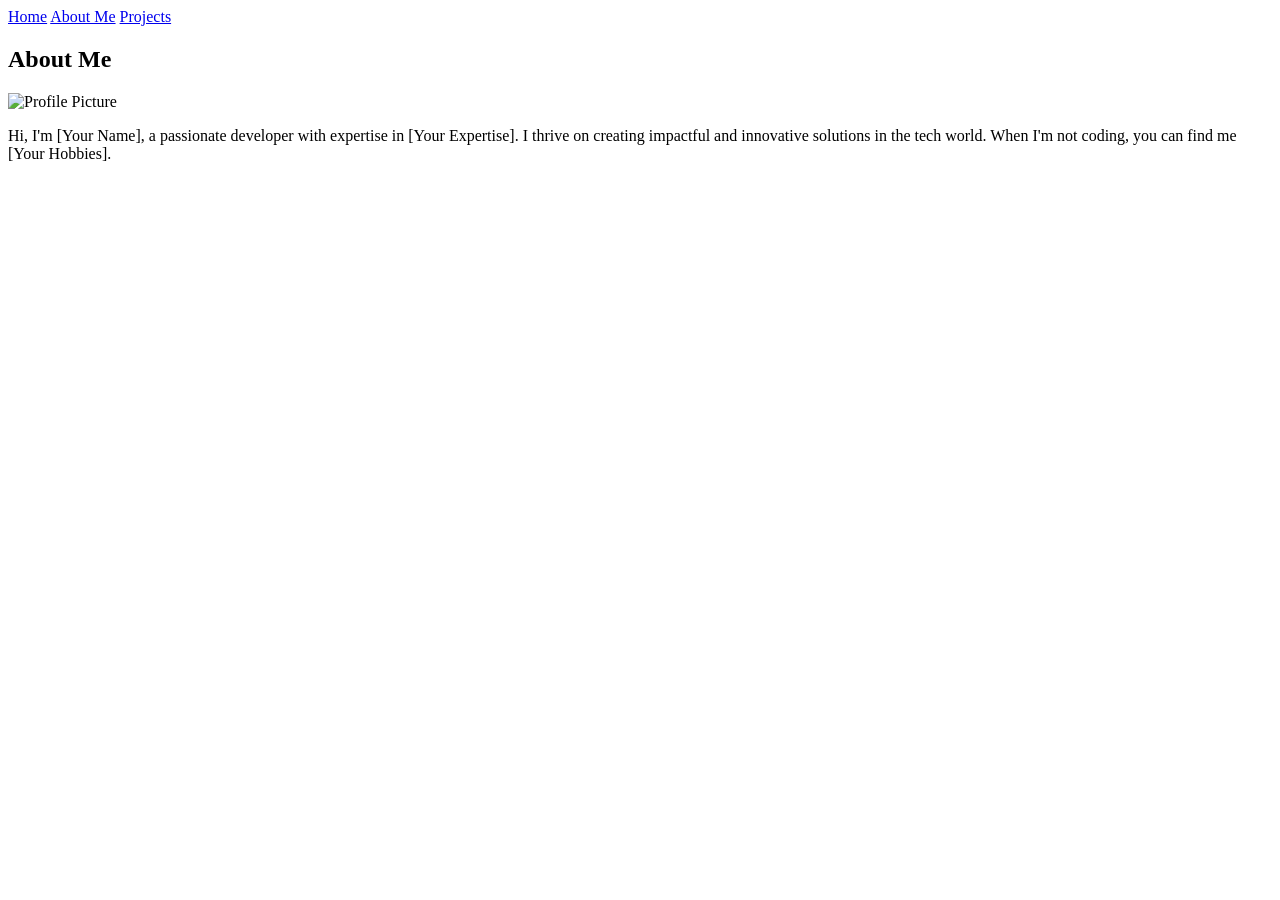
==== about.html @ 294d36db "Change" ====
<!DOCTYPE html>
<html lang="en">
<head>
    <meta charset="UTF-8">
    <meta name="viewport" content="width=device-width, initial-scale=1.0">
    <title>About Me</title>
    <link rel="stylesheet" href="style.css">
</head>
<body>
    <header>
        <nav>
            <a href="index.html">Home</a>
            <a href="about.html">About Me</a>
            <a href="projects.html">Projects</a>
        </nav>
    </header>
    <main>
        <section class="about">
            <h1>About Me</h1>
            <div class="about-container">
                <img src="assets/profile.jpg" alt="Profile Picture">
                <p>Hi, I'm [Your Name], a passionate developer with expertise in [Your Expertise]. I thrive on creating impactful and innovative solutions in the tech world. When I'm not coding, you can find me [Your Hobbies].</p>
            </div>
        </section>
    </main>
</body>
</html>
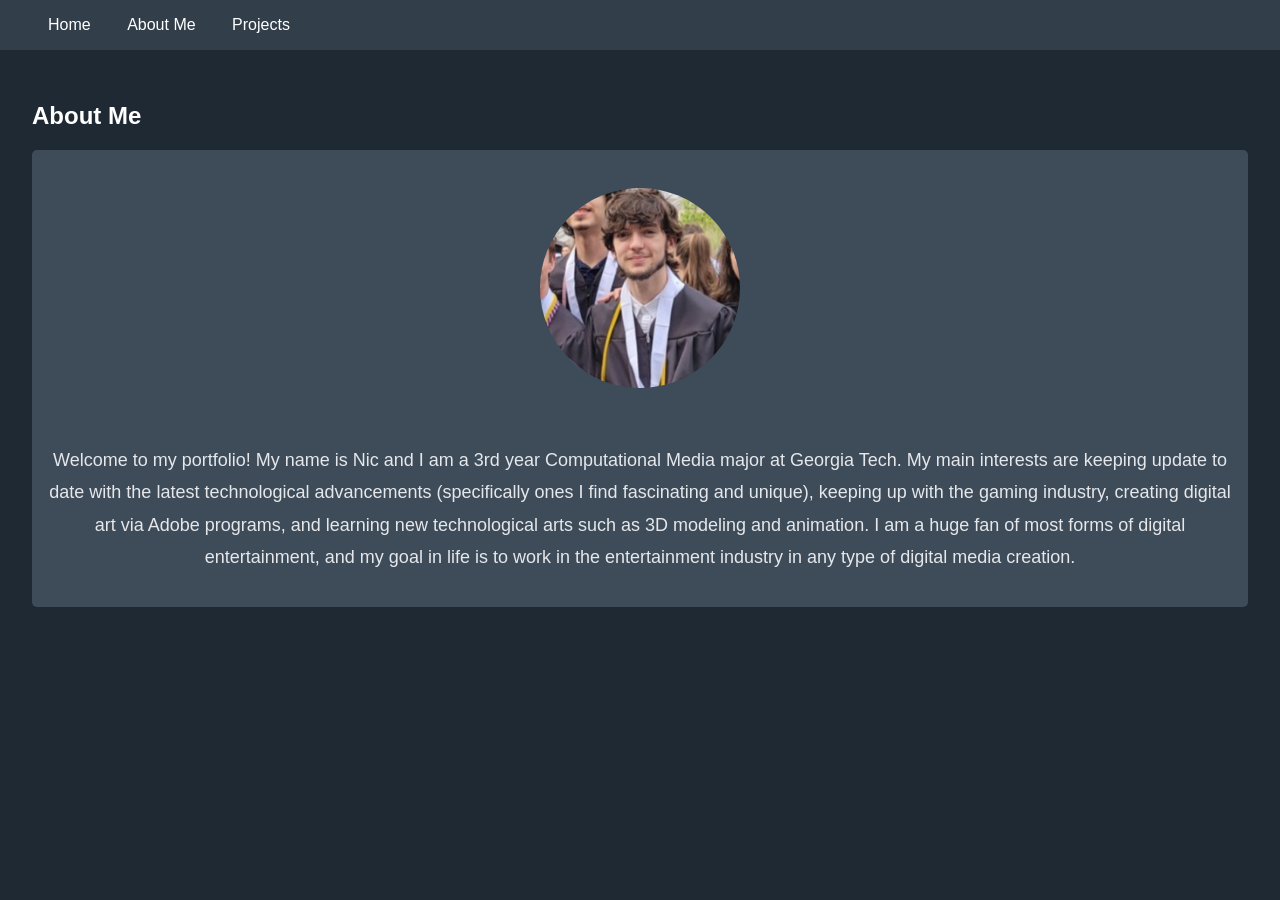
==== commit 7aff9f9a: "Changed Stuff" ====
--- a/about.html
+++ b/about.html
@@ -4,7 +4,8 @@
     <meta charset="UTF-8">
     <meta name="viewport" content="width=device-width, initial-scale=1.0">
     <title>About Me</title>
-    <link rel="stylesheet" href="style.css">
+    <link rel="stylesheet" href="styles.css">
+    <script src="script.js" defer></script>
 </head>
 <body>
     <header>
@@ -18,8 +19,18 @@
         <section class="about">
             <h1>About Me</h1>
             <div class="about-container">
-                <img src="assets/profile.jpg" alt="Profile Picture">
-                <p>Hi, I'm [Your Name], a passionate developer with expertise in [Your Expertise]. I thrive on creating impactful and innovative solutions in the tech world. When I'm not coding, you can find me [Your Hobbies].</p>
+                <img src="Images/profilpic.jpg" alt="Profile Picture" class="profile-picture">
+                <p>Welcome to my portfolio! My name is Nic and I am a 3rd year Computational Media major at Georgia Tech. 
+
+                    My main interests are keeping update to date with the latest technological advancements (specifically  
+        
+                    ones I find fascinating and unique), keeping up with the gaming industry, creating digital art via Adobe 
+        
+                    programs, and learning new technological arts such as 3D modeling and animation. I am a huge fan of most forms 
+        
+                    of digital entertainment, and my goal in life is to work in the entertainment industry in any type of digital 
+        
+                    media creation. </p>
             </div>
         </section>
     </main>
--- a/styles.css
+++ b/styles.css
@@ -0,0 +1,181 @@
+/* General Reset */
+body {
+    margin: 0;
+    font-family: 'Arial', sans-serif;
+    color: white;
+    background-color: #1f2933;
+}
+
+.about-container .profile-picture {
+    width: 200px; /* Set the desired width */
+    height: auto; /* Maintain aspect ratio */
+    border-radius: 50%; /* Optional: Circular shape */
+    border: 2px solid #3e4c59; /* Optional: Add a subtle border */
+    margin: 20px auto; /* Center the image */
+    display: block; /* Ensure proper centering */
+}
+
+header {
+    background-color: #323f4b;
+    padding: 1rem 2rem;
+}
+
+nav a {
+    color: white;
+    margin: 0 1rem;
+    text-decoration: none;
+}
+
+nav a:hover {
+    text-decoration: underline;
+}
+
+main {
+    padding: 2rem;
+}
+
+.hero {
+    text-align: center;
+    margin-bottom: 2rem;
+}
+
+.hero h1 {
+    font-size: 2.5rem;
+}
+
+.projects, .about-container, .projects-grid {
+    display: flex;
+    gap: 1rem;
+    flex-wrap: wrap;
+}
+
+.project, .about-container {
+    background-color: #3e4c59;
+    padding: 1rem;
+    border-radius: 5px;
+    text-align: center;
+    flex: 1 1 calc(33.333% - 1rem);
+}
+
+.project img, .about-container img {
+    width: auto; /* Do not force 100% width */
+    max-width: 100%; /* Ensure responsiveness */
+    border-radius: 5px;
+}
+
+.about-container p, .project p {
+    font-size: 18px; /* Adjust as needed */
+    line-height: 1.8; /* Optional: Space between lines */
+    color: #e5e7eb; /* Optional: Specific color for the about page */
+}
+
+.project video {
+    width: 100%;
+    border-radius: 5px;
+}
+
+.btn {
+    display: inline-block;
+    padding: 10px 20px;
+    font-size: 16px;
+    font-weight: bold;
+    text-align: center;
+    text-decoration: none;
+    color: white;
+    background-color: #3e4c59; /* Button color */
+    border: none;
+    border-radius: 5px;
+    cursor: pointer;
+    transition: background-color 0.3s ease;
+    margin: 0 auto; /* Center horizontally */
+}
+
+.btn:hover {
+    background-color: #52606d; /* Button hover color */
+}
+
+.resume-contact {
+    text-align: center; /* Center the entire section */
+    margin-top: 20px;
+}
+
+footer {
+    text-align: center;
+    margin-top: 2rem;
+    font-size: 0.9rem;
+}
+
+/* Fade-in animation */
+.fade-in {
+    opacity: 0;
+    transform: translateY(20px);
+    transition: opacity 0.8s ease-out, transform 0.8s ease-out;
+}
+
+.fade-in.visible {
+    opacity: 1;
+    transform: translateY(0);
+}
+
+html {
+    scroll-behavior: smooth;
+}
+
+/* Button hover effect */
+.btn:hover {
+    transform: scale(1.05);
+    box-shadow: 0 4px 15px rgba(0, 0, 0, 0.2);
+    transition: transform 0.3s ease, box-shadow 0.3s ease;
+}
+
+/* Project card hover effect */
+.project:hover {
+    transform: scale(1.02);
+    transition: transform 0.3s ease;
+    box-shadow: 0 6px 20px rgba(0, 0, 0, 0.3);
+}
+
+/* Loader */
+.loader {
+    position: fixed;
+    top: 0;
+    left: 0;
+    width: 100%;
+    height: 100%;
+    background-color: #1f2933;
+    display: flex;
+    justify-content: center;
+    align-items: center;
+    z-index: 9999;
+}
+
+.loader::after {
+    content: "";
+    width: 50px;
+    height: 50px;
+    border: 5px solid #3e4c59;
+    border-top-color: white;
+    border-radius: 50%;
+    animation: spin 1s linear infinite;
+}
+
+@keyframes spin {
+    to {
+        transform: rotate(360deg);
+    }
+}
+
+/* Hide loader after content is loaded */
+body.loaded #loader {
+    display: none;
+}
+
+.hidden {
+    max-height: 0;
+    overflow: hidden;
+    transition: max-height 0.5s ease;
+}
+
+.hidden.visible {
+    max-height: 500px; /* Adjust based on your content size */
+}
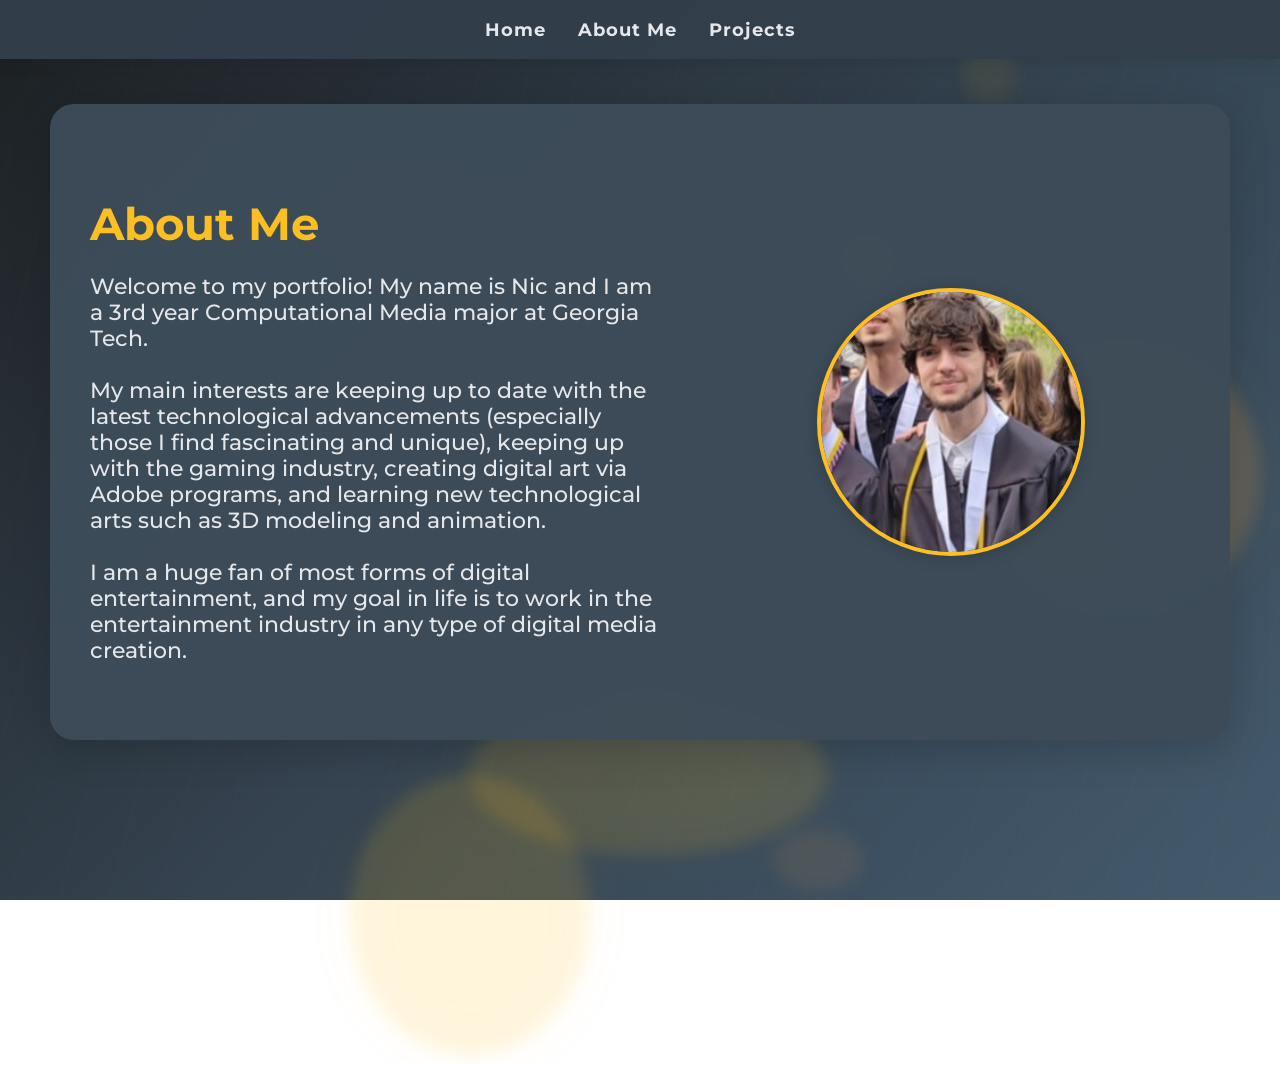
==== commit dab33c9f: "Add animated background and image fading effect to About section; enhance layout with new styles" ====
--- a/about.html
+++ b/about.html
@@ -8,6 +8,23 @@
     <script src="script.js" defer></script>
 </head>
 <body>
+    <div class="animated-bg"></div>
+    <div class="light-rays-bg"></div>
+    <div class="texture-overlay"></div>
+    <canvas id="dust-canvas"></canvas>
+    <canvas id="golden-trails-canvas"></canvas>
+    <div class="bg-shapes">
+        <svg class="bg-shape shapeA" width="180" height="180"><ellipse cx="90" cy="90" rx="80" ry="60" fill="#fbbf2440"/></svg>
+        <svg class="bg-shape shapeB" width="320" height="320"><circle cx="160" cy="160" r="140" fill="#f59e4240"/></svg>
+        <svg class="bg-shape shapeC" width="90" height="90"><ellipse cx="45" cy="45" rx="40" ry="44" fill="#fbbf241a"/></svg>
+        <svg class="bg-shape shapeD" width="400" height="200"><ellipse cx="200" cy="100" rx="180" ry="80" fill="#fbbf2430"/></svg>
+        <svg class="bg-shape shapeE" width="70" height="70"><circle cx="35" cy="35" r="33" fill="#fbbf2444"/></svg>
+        <svg class="bg-shape shapeF" width="220" height="220"><ellipse cx="110" cy="110" rx="100" ry="60" fill="#f59e4222"/></svg>
+        <svg class="bg-shape shapeG" width="140" height="140"><circle cx="70" cy="70" r="65" fill="#fbbf241a"/></svg>
+        <svg class="bg-shape shapeH" width="300" height="300"><ellipse cx="150" cy="150" rx="120" ry="140" fill="#fbbf2430"/></svg>
+        <svg class="bg-shape shapeI" width="60" height="60"><circle cx="30" cy="30" r="28" fill="#fbbf241a"/></svg>
+        <svg class="bg-shape shapeJ" width="100" height="100"><ellipse cx="50" cy="50" rx="45" ry="30" fill="#f59e4222"/></svg>
+    </div>
     <header>
         <nav>
             <a href="index.html">Home</a>
@@ -16,21 +33,19 @@
         </nav>
     </header>
     <main>
-        <section class="about">
-            <h1>About Me</h1>
-            <div class="about-container">
-                <img src="Images/profilpic.jpg" alt="Profile Picture" class="profile-picture">
-                <p>Welcome to my portfolio! My name is Nic and I am a 3rd year Computational Media major at Georgia Tech. 
-
-                    My main interests are keeping update to date with the latest technological advancements (specifically  
-        
-                    ones I find fascinating and unique), keeping up with the gaming industry, creating digital art via Adobe 
-        
-                    programs, and learning new technological arts such as 3D modeling and animation. I am a huge fan of most forms 
-        
-                    of digital entertainment, and my goal in life is to work in the entertainment industry in any type of digital 
-        
-                    media creation. </p>
+        <section class="about-main-card fade-in">
+            <div class="about-text">
+                <h1>About Me</h1>
+                <p>
+                    Welcome to my portfolio! My name is Nic and I am a 3rd year Computational Media major at Georgia Tech.<br><br>
+                    My main interests are keeping up to date with the latest technological advancements (especially those I find fascinating and unique), keeping up with the gaming industry, creating digital art via Adobe programs, and learning new technological arts such as 3D modeling and animation.<br><br>
+                    I am a huge fan of most forms of digital entertainment, and my goal in life is to work in the entertainment industry in any type of digital media creation.
+                </p>
+            </div>
+            <div class="about-image-fader">
+                <img src="Images/profilpic.jpg" alt="Profile 1" class="about-fade-img visible">
+                <img src="Images/profile2.jpg" alt="Profile 2" class="about-fade-img">
+                <img src="Images/profile3.jpg" alt="Profile 3" class="about-fade-img">
             </div>
         </section>
     </main>
--- a/styles.css
+++ b/styles.css
@@ -1,181 +1,741 @@
+/* Google Fonts Import */
+@import url('https://fonts.googleapis.com/css2?family=Montserrat:wght@400;700&display=swap');
+
 /* General Reset */
+html {
+    min-height: 100%;
+    height: 100%;
+    background: linear-gradient(135deg,#161b22 0%, #32414f 50%, #445a6d 100%);
+    background-attachment: fixed;
+    background-repeat: no-repeat;
+    background-size: cover;
+}
+
 body {
+    min-height: 100vh;
     margin: 0;
-    font-family: 'Arial', sans-serif;
-    color: white;
-    background-color: #1f2933;
-}
-
-.about-container .profile-picture {
-    width: 200px; /* Set the desired width */
-    height: auto; /* Maintain aspect ratio */
-    border-radius: 50%; /* Optional: Circular shape */
-    border: 2px solid #3e4c59; /* Optional: Add a subtle border */
-    margin: 20px auto; /* Center the image */
-    display: block; /* Ensure proper centering */
+    font-family: 'Montserrat', Arial, sans-serif;
+    color: #e5e7eb;
+    background: transparent;
 }
 
 header {
-    background-color: #323f4b;
-    padding: 1rem 2rem;
+    background: rgba(50, 63, 75, 0.98);
+    padding: 1.2rem 2rem;
+    box-shadow: 0 2px 16px rgba(0,0,0,0.10);
+    position: sticky;
+    top: 0;
+    z-index: 100;
+}
+
+nav {
+    display: flex;
+    justify-content: center;
+    gap: 2rem;
 }
 
 nav a {
-    color: white;
-    margin: 0 1rem;
+    color: #e5e7eb;
+    font-weight: 700;
+    font-size: 1.1rem;
+    letter-spacing: 1px;
     text-decoration: none;
+    position: relative;
+    transition: color 0.2s;
+}
+
+nav a::after {
+    content: '';
+    display: block;
+    width: 0;
+    height: 2px;
+    background: #fbbf24;
+    transition: width 0.3s;
+    position: absolute;
+    left: 0;
+    bottom: -4px;
 }
 
 nav a:hover {
-    text-decoration: underline;
-}
-
-main {
-    padding: 2rem;
-}
-
-.hero {
+    color: #fbbf24;
+}
+
+nav a:hover::after {
+    width: 100%;
+}
+
+/* Hero Header Styles */
+.hero-header {
+    display: flex;
+    flex-direction: column;
+    align-items: center;
+    justify-content: center;
+    min-height: 28vh; /* was 60vh */
+    margin: 0; /* negative bottom margin to pull up next section */
+    z-index: 20;
+    position: relative;
+    animation: heroSlideDown 1.2s cubic-bezier(.77,0,.18,1) 0.1s both;
+}
+
+@keyframes heroSlideDown {
+    0% { opacity: 0; transform: translateY(-60px) scale(0.95);}
+    80% { opacity: 1; transform: translateY(8px) scale(1.04);}
+    100% { opacity: 1; transform: translateY(0) scale(1);}
+}
+
+.main-title {
+    font-size: clamp(3.5rem, 10vw, 8.5rem);
+    font-weight: 900;
+    letter-spacing: 2.5px;
     text-align: center;
+    margin: 0;
+    line-height: 1.05;
+    position: relative;
+    color: #fbbf24;
+    filter: drop-shadow(0 0 12px #fbbf2477) drop-shadow(0 2px 8px #fbbf2444);
+    animation: popIn 1.2s cubic-bezier(.77,0,.18,1) 0.2s both, floatTitle 7s ease-in-out infinite alternate;
+}
+
+@keyframes popIn {
+    0% { opacity: 0; transform: scale(0.8) translateY(-40px);}
+    80% { opacity: 1; transform: scale(1.08) translateY(0);}
+    100% { opacity: 1; transform: scale(1) translateY(0);}
+}
+
+@keyframes floatTitle {
+    0% { transform: translateY(0) scale(1);}
+    100% { transform: translateY(10px) scale(1.03);}
+}
+
+.main-title-glow {
+    display: inline-block;
+    background: linear-gradient(90deg, #fffbe6 0%, #fff9d6 40%, #ffe066 80%, #fbbf24 100%);
+    background-clip: text;
+    -webkit-background-clip: text;
+    color: transparent;
+    -webkit-text-fill-color: transparent;
+    animation: goldGlowBeat 2.2s cubic-bezier(.77,0,.18,1) infinite;
+    filter:
+        drop-shadow(0 0 10px #fbbf2477)
+        drop-shadow(0 0 2px #fffbe6aa);
+}
+
+/* Section Title */
+.section-title {
+    text-align: center;
+    color: #fbbf24;
+    font-size: 3.2rem; /* was 2.8rem */
+    margin: 2.5rem 0 2rem 0;
+    letter-spacing: 1px;
+}
+
+/* Intro Card */
+.intro-card {
+    display: flex;
+    align-items: center;
+    justify-content: center;
+    gap: 2.5rem;
+    background: rgba(62, 76, 89, 0.97);
+    border-radius: 18px;
+    box-shadow: 0 6px 32px rgba(0,0,0,0.18);
+    padding: 2.5rem 2rem;
+    max-width: 900px;
+    margin: 2.5rem auto 2rem auto;
+    animation: fadeInDown 1s cubic-bezier(.77,0,.18,1) 0.2s both;
+}
+
+@keyframes fadeInDown {
+    from { opacity: 0; transform: translateY(-40px);}
+    to { opacity: 1; transform: translateY(0);}
+}
+
+.profile-picture-large {
+    width: 160px;
+    height: 160px;
+    border-radius: 50%;
+    border: 4px solid #fbbf24;
+    object-fit: cover;
+    box-shadow: 0 2px 16px rgba(0,0,0,0.18);
+}
+
+.intro-card h1 {
+    font-size: 2.8rem; /* was 2.3rem */
+    font-weight: 700;
+    color: #fbbf24;
+    margin-bottom: 0.3rem;
+    letter-spacing: 1.5px;
+}
+
+.intro-card h2 {
+    font-size: 1.5rem; /* was 1.2rem */
+    font-weight: 400;
+    color: #e5e7eb;
+    opacity: 0.85;
+    margin-bottom: 1rem;
+}
+
+.intro-card p {
+    font-size: 1.3rem; /* was 1.1rem */
+    color: #e5e7eb;
+    opacity: 0.8;
+    margin-bottom: 0;
+}
+
+/* Tagline under name */
+.tagline {
+    font-size: 1.6rem; /* was 1.35rem */
+    color: #fbbf24;
+    margin-top: 1rem;
+    margin-bottom: 0.5rem;
+    font-weight: 600;
+    letter-spacing: 1px;
+    text-align: left;
+}
+
+/* Projects Section */
+.featured-projects {
+    max-width: 1200px;
+    margin: 0 auto 3rem auto;
+    padding: 2rem 1rem;
+}
+
+.featured-projects h2 {
+    text-align: center;
+    font-size: 3.2rem; /* was 2.8rem */
+    color: #fbbf24;
     margin-bottom: 2rem;
-}
-
-.hero h1 {
-    font-size: 2.5rem;
-}
-
-.projects, .about-container, .projects-grid {
-    display: flex;
-    gap: 1rem;
+    letter-spacing: 1px;
+}
+
+.projects {
+    display: flex;
     flex-wrap: wrap;
-}
-
-.project, .about-container {
-    background-color: #3e4c59;
-    padding: 1rem;
-    border-radius: 5px;
+    gap: 2rem;
+    justify-content: center;
+}
+
+.project {
+    background: rgba(62, 76, 89, 0.98);
+    border-radius: 18px;
+    box-shadow: 0 6px 32px rgba(0,0,0,0.18);
+    padding: 1.5rem 1rem 1rem 1rem;
+    width: 340px;
+    display: flex;
+    flex-direction: column;
+    align-items: center;
+    transition: transform 0.25s, box-shadow 0.25s;
+    position: relative;
+    overflow: hidden;
+    cursor: pointer;
+}
+
+.project:hover {
+    transform: translateY(-10px) scale(1.03);
+    box-shadow: 0 12px 40px rgba(251,191,36,0.15), 0 2px 16px rgba(0,0,0,0.18);
+    background: rgba(62, 76, 89, 1);
+}
+
+.project iframe, .project video, .project img {
+    border-radius: 12px;
+    width: 100%;
+    min-height: 220px;
+    background: #222;
+    margin-bottom: 1rem;
+    box-shadow: 0 2px 12px rgba(0,0,0,0.12);
+    transition: box-shadow 0.3s;
+}
+
+.project-info {
+    width: 100%;
     text-align: center;
-    flex: 1 1 calc(33.333% - 1rem);
-}
-
-.project img, .about-container img {
-    width: auto; /* Do not force 100% width */
-    max-width: 100%; /* Ensure responsiveness */
-    border-radius: 5px;
-}
-
-.about-container p, .project p {
-    font-size: 18px; /* Adjust as needed */
-    line-height: 1.8; /* Optional: Space between lines */
-    color: #e5e7eb; /* Optional: Specific color for the about page */
-}
-
-.project video {
-    width: 100%;
-    border-radius: 5px;
+}
+
+.project-title {
+    font-size: 1.3rem; /* was 1.1rem */
+    color: #fbbf24;
+    font-weight: 600;
+    margin: 0.5rem 0 0 0;
+    letter-spacing: 0.5px;
+}
+
+/* Resume & Contact */
+.resume-contact {
+    display: flex;
+    flex-direction: column;
+    align-items: center;
+    text-align: center;
+    margin: 3rem 0 1rem 0;
+    gap: 1.5rem;
+}
+
+.resume-btn-row {
+    margin-top: 1.5rem;
+    margin-bottom: 1rem;
+}
+
+.contact-btn-row {
+    display: flex;
+    flex-wrap: wrap;
+    gap: 1.5rem;
+    justify-content: center;
 }
 
 .btn {
     display: inline-block;
-    padding: 10px 20px;
-    font-size: 16px;
-    font-weight: bold;
-    text-align: center;
-    text-decoration: none;
-    color: white;
-    background-color: #3e4c59; /* Button color */
+    padding: 12px 32px;
+    font-size: 1.3rem; /* was 1.1rem */
+    font-weight: 700;
+    color: #fff;
+    background: linear-gradient(90deg, #fbbf24 60%, #f59e42 100%);
     border: none;
-    border-radius: 5px;
+    border-radius: 8px;
     cursor: pointer;
-    transition: background-color 0.3s ease;
-    margin: 0 auto; /* Center horizontally */
+    margin-bottom: 0;
+    box-shadow: 0 2px 12px rgba(251,191,36,0.12);
+    transition: background 0.3s, transform 0.2s;
 }
 
 .btn:hover {
-    background-color: #52606d; /* Button hover color */
-}
-
-.resume-contact {
-    text-align: center; /* Center the entire section */
-    margin-top: 20px;
+    background: linear-gradient(90deg, #f59e42 60%, #fbbf24 100%);
+    transform: scale(1.06);
 }
 
 footer {
     text-align: center;
     margin-top: 2rem;
-    font-size: 0.9rem;
-}
-
-/* Fade-in animation */
-.fade-in {
+    font-size: 1.2rem; /* was 1rem */
+    color: #e5e7eb;
+    opacity: 0.7;
+}
+
+/* I Am Section */
+.iam-section {
+    display: flex;
+    justify-content: center;
+    align-items: center;
+    margin: 3.5rem 0 2.5rem 0;
+}
+
+.iam-container {
+    background: rgba(62, 76, 89, 0.97);
+    border-radius: 18px;
+    box-shadow: 0 4px 24px rgba(0,0,0,0.13);
+    padding: 2rem 3.5rem;
+    display: flex;
+    align-items: center;
+    gap: 2rem;
+    font-size: 3rem; /* was 2.5rem */
+    font-weight: 800;
+    color: #fbbf24;
+    z-index: 0;
+}
+
+.iam-label {
+    color: #e5e7eb;
+    font-size: 3rem; /* was 2.5rem */
+    font-weight: 800;
+    margin-right: 1rem;
+}
+
+.iam-role {
+    min-width: 220px;
+    text-align: center;
+    transition: opacity 0.3s;
+    font-size: 3rem; /* was 2.5rem */
+}
+
+.iam-arrow {
+    background: none;
+    border: none;
+    color: #fbbf24;
+    font-size: 2.8rem;
+    cursor: pointer;
+    transition: color 0.2s, transform 0.2s;
+    padding: 0 0.7rem;
+}
+
+.iam-arrow:hover {
+    color: #f59e42;
+    transform: scale(1.2);
+}
+
+/* Hobbies Section */
+.hobbies-row {
+    display: flex;
+    justify-content: center;
+    gap: 2.5rem;
+    margin: 2.5rem 0 3.5rem 0;
+    transition: transform 0.5s cubic-bezier(.77,0,.18,1);
+}
+
+.hobby-card {
+    position: relative;
+    width: 420px;      /* Increased width */
+    height: 280px;     /* Increased height */
+    border-radius: 24px;
+    overflow: hidden;
+    box-shadow: 0 8px 40px rgba(0,0,0,0.20);
+    cursor: pointer;
+    transition: transform 0.25s, box-shadow 0.25s;
+    background: #3e4c59;
+    display: flex;
+    align-items: flex-end;
+    justify-content: center;
+}
+
+.hobby-card:hover {
+    transform: scale(1.05) translateY(-8px);
+    box-shadow: 0 12px 40px rgba(251,191,36,0.18), 0 2px 16px rgba(0,0,0,0.18);
+    z-index: 2;
+}
+
+.hobby-bg {
+    position: absolute;
+    top: 0; left: 0; right: 0; bottom: 0;
+    background-size: cover;
+    background-position: center;
+    filter: brightness(0.7);
+    transition: opacity 0.7s linear; /* Only opacity! */
+    z-index: 1;
+    will-change: background-image, opacity, transform;
+}
+
+.hobby-bg-current {
+    opacity: 1;
+    transform: scale(1);
+}
+
+.hobby-bg-next {
     opacity: 0;
-    transform: translateY(20px);
-    transition: opacity 0.8s ease-out, transform 0.8s ease-out;
-}
-
-.fade-in.visible {
+    transform: scale(1.08);
+    pointer-events: none;
+}
+
+
+.hobby-label {
+    position: relative;
+    z-index: 2;
+    color: #fbbf24;
+    font-size: 2.5rem; /* was 2.1rem */
+    font-weight: 800;
+    letter-spacing: 2px;
+    text-shadow: 0 2px 12px rgba(0,0,0,0.18);
+    margin-bottom: 1.2rem;
+    background: rgba(30, 36, 44, 0.7);
+    padding: 0.4em 1.2em;
+    border-radius: 12px;
+    border: 2px solid #fbbf24;
+    transition: background 0.3s, border 0.3s;
+}
+
+.hobby-card:hover .hobby-label {
+    background: rgba(251,191,36,0.13);
+    border: 2px solid #fff;
+    color: #fff;
+}
+
+/* Media List Layout */
+.media-list {
+    display: grid;
+    grid-template-columns: repeat(2, 1fr);
+    gap: 3rem;
+    max-width: 1800px;
+    margin: 0 auto 3rem auto;
+    width: 95vw;
+}
+
+@media (max-width: 1200px) {
+    .media-list {
+        grid-template-columns: 1fr;
+        max-width: 98vw;
+        gap: 2rem;
+    }
+}
+
+@media (max-width: 900px) {
+    .media-list {
+        grid-template-columns: 1fr;
+    }
+}
+
+.media-item {
+    display: flex;
+    flex-direction: column;
+    align-items: center;
+    background: rgba(62, 76, 89, 0.97);
+    border-radius: 28px;
+    box-shadow: 0 8px 40px rgba(0,0,0,0.16);
+    padding: 3rem 2.5rem;
+    width: 100%;
+    min-width: 0;
+    box-sizing: border-box;
+}
+
+.media-visual {
+    display: flex;
+    flex-direction: column;
+    align-items: center;
+    justify-content: center;
+    width: 100%;
+    margin-bottom: 1.5rem;
+}
+
+.media-visual model-viewer {
+    width: 100%;
+    max-width: 700px;
+    height: 480px;
+    border-radius: 18px;
+    background: #222;
+    box-shadow: 0 2px 24px rgba(0,0,0,0.18);
+}
+
+@media (max-width: 900px) {
+    .media-list {
+        grid-template-columns: 1fr;
+    }
+    .media-visual model-viewer {
+        max-width: 98vw;
+        height: 320px;
+    }
+}
+
+/* I Know Section */
+.iknow-section {
+    display: flex;
+    justify-content: center;
+    align-items: center;
+    margin: 2.5rem 0;
+}
+
+.iknow-container {
+    background: rgba(62, 76, 89, 0.97);
+    border-radius: 18px;
+    box-shadow: 0 4px 24px rgba(0,0,0,0.13);
+    padding: 1.5rem 2.5rem;
+    display: flex;
+    align-items: center;
+    gap: 1.5rem;
+    font-size: 1.8rem; /* was 1.5rem */
+    font-weight: 700;
+    color: #fbbf24;
+    z-index: 0;
+}
+
+.iknow-label {
+    color: #e5e7eb;
+    font-size: 1.8rem; /* was 1.5rem */
+    font-weight: 700;
+    margin-right: 1rem;
+}
+
+.iknow-arrow {
+    background: none;
+    border: none;
+    color: #fbbf24;
+    font-size: 2rem;
+    cursor: pointer;
+    transition: color 0.2s, transform 0.2s;
+    padding: 0 0.7rem;
+}
+
+.iknow-arrow:hover {
+    color: #f59e42;
+    transform: scale(1.2);
+}
+
+.iknow-logo {
+    display: flex;
+    align-items: center;
+    justify-content: center;
+    position: relative;
+    width: 60px;
+    height: 60px;
+}
+
+.iknow-img {
+    width: 60px;
+    height: 60px;
+    object-fit: contain;
+    display: block;
+    position: absolute;
+    left: 0;
+    top: 0;
+    filter: drop-shadow(0 0 8px #fbbf2477) brightness(1.08) saturate(1.2) contrast(1.1);
+    transition: opacity 0.3s cubic-bezier(.77,0,.18,1), filter 0.4s cubic-bezier(.77,0,.18,1);
+    vertical-align: middle;
+}
+
+/* Make all background layers cover the viewport and not take up space */
+.animated-bg,
+.light-rays-bg,
+.texture-overlay,
+#dust-canvas,
+#golden-trails-canvas,
+.bg-shapes {
+    position: fixed;
+    top: 0; left: 0;
+    width: 100vw;
+    height: 100vh;
+    pointer-events: none;
+}
+
+/* Glowy, layered background shapes */
+.bg-shapes {
+    position: absolute;
+    top: 0; left: 0;
+    width: 100vw;
+    height: 100vh;
+    pointer-events: none;
+    overflow: visible;
+}
+
+.bg-shape {
+    position: absolute;
+    filter: blur(8px) drop-shadow(0 0 32px #fbbf2444);
+    opacity: 0.7;
+}
+
+/* Example positions for depth and layering */
+.bg-shape.shape1 { top: 5%; left: 10%; }
+.bg-shape.shape2 { top: 20%; left: 60%; }
+.bg-shape.shape3 { top: 60%; left: 20%; }
+.bg-shape.shape4 { top: 70%; left: 70%; }
+.bg-shape.shape5 { top: 40%; left: 40%; }
+.bg-shape.shape6 { top: 10%; left: 80%; }
+.bg-shape.shape7 { top: 80%; left: 10%; }
+.bg-shape.shape8 { top: 50%; left: 80%; }
+.bg-shape.shape9 { top: 80%; left: 50%; }
+.bg-shape.shape10 { top: 30%; left: 70%; }
+
+.bg-shape.shapeA { top: 15%; left: 25%; }
+.bg-shape.shapeB { top: 35%; left: 75%; }
+.bg-shape.shapeC { top: 55%; left: 15%; }
+.bg-shape.shapeD { top: 75%; left: 35%; }
+.bg-shape.shapeE { top: 25%; left: 65%; }
+.bg-shape.shapeF { top: 45%; left: 55%; }
+.bg-shape.shapeG { top: 65%; left: 45%; }
+.bg-shape.shapeH { top: 85%; left: 25%; }
+.bg-shape.shapeI { top: 5%; left: 75%; }
+.bg-shape.shapeJ { top: 90%; left: 60%; }
+
+.bg-shape.shape1 { animation: floatShape 8s ease-in-out infinite; }
+.bg-shape.shape2 { animation: floatShape 10s ease-in-out infinite 1s; }
+.bg-shape.shape3 { animation: floatShape 12s ease-in-out infinite 0.5s; }
+.bg-shape.shape4 { animation: floatShape 9s ease-in-out infinite 0.8s; }
+.bg-shape.shape5 { animation: floatShape 11s ease-in-out infinite 1.2s; }
+.bg-shape.shape6 { animation: floatShape 13s ease-in-out infinite 0.3s; }
+.bg-shape.shape7 { animation: floatShape 14s ease-in-out infinite 1.5s; }
+.bg-shape.shape8 { animation: floatShape 10s ease-in-out infinite 0.7s; }
+.bg-shape.shape9 { animation: floatShape 12s ease-in-out infinite 1.1s; }
+.bg-shape.shape10 { animation: floatShape 9s ease-in-out infinite 0.6s; }
+
+/* Optionally, add slow rotation to a few for extra depth: */
+.bg-shape.shape3 { animation: floatShape 12s ease-in-out infinite 0.5s, rotateShape 40s linear infinite; }
+.bg-shape.shape7 { animation: floatShape 14s ease-in-out infinite 1.5s, rotateShape 60s linear infinite; }
+
+.texture-overlay {
+    position: fixed;
+    top: 0; left: 0;
+    width: 100vw;
+    height: 100vh;
+    pointer-events: none;
+    z-index: 1;
+    background:
+        url('https://www.transparenttextures.com/patterns/billie-holiday.png'),
+        linear-gradient(120deg, rgba(251,191,36,0.08) 0%, rgba(50,63,75,0.15) 100%);
+    opacity: 0.3;
+    mix-blend-mode: lighten;
+}
+
+.light-rays-bg {
+    position: fixed;
+    top: 0; left: 0;
+    width: 100vw;
+    height: 100vh;
+    pointer-events: none;
+    z-index: 0;
+    background: repeating-linear-gradient(
+        105deg,
+        rgba(251,191,36,0.07) 0px,
+        rgba(251,191,36,0.07) 1px,    /* <-- thinner line */
+        transparent 8px,
+        transparent 48px              /* <-- more space between lines */
+    );
+    opacity: 0.1;                    /* slightly more subtle */
+    mix-blend-mode: lighten;
+    animation: lightRaysMove 8s linear infinite;
+}
+
+@keyframes lightRaysMove {
+    0% { background-position: 0 0; }
+    100% { background-position: -96px 0; }
+}
+
+@keyframes floatShape {
+    0%   { transform: translateY(0) scale(1) rotate(0deg);}
+    50%  { transform: translateY(-18px) scale(1.07) rotate(2deg);}
+    100% { transform: translateY(0) scale(1) rotate(0deg);}
+}
+
+@keyframes rotateShape {
+    0%   { transform: rotate(0deg);}
+    100% { transform: rotate(360deg);}
+}
+
+/* About Section Styles */
+.about-main-card {
+    display: flex;
+    align-items: center;
+    justify-content: center;
+    max-width: 1100px;
+    margin: 5vh auto;
+    background: rgba(62, 76, 89, 0.98);
+    border-radius: 24px;
+    box-shadow: 0 8px 40px rgba(0,0,0,0.18);
+    padding: 3rem 2.5rem;
+    min-height: 60vh;
+    gap: 3rem;
+    z-index: 2;
+    position: relative;
+}
+
+.about-text {
+    flex: 1.2;
+    color: #e5e7eb;
+    font-size: 1.35rem;
+    font-weight: 500;
+}
+
+.about-text h1 {
+    color: #fbbf24;
+    font-size: 2.8rem;
+    margin-bottom: 1.2rem;
+}
+
+.about-image-fader {
+    flex: 1;
+    display: flex;
+    align-items: center;
+    justify-content: center;
+    position: relative;
+    min-width: 260px;
+    min-height: 260px;
+    height: 320px;
+}
+
+.about-fade-img {
+    position: absolute;
+    width: 260px;
+    height: 260px;
+    object-fit: cover;
+    border-radius: 50%;
+    border: 4px solid #fbbf24;
+    box-shadow: 0 2px 16px rgba(0,0,0,0.18);
+    opacity: 0;
+    transition: opacity 1s;
+    z-index: 1;
+}
+.about-fade-img.visible {
     opacity: 1;
-    transform: translateY(0);
-}
-
-html {
-    scroll-behavior: smooth;
-}
-
-/* Button hover effect */
-.btn:hover {
-    transform: scale(1.05);
-    box-shadow: 0 4px 15px rgba(0, 0, 0, 0.2);
-    transition: transform 0.3s ease, box-shadow 0.3s ease;
-}
-
-/* Project card hover effect */
-.project:hover {
-    transform: scale(1.02);
-    transition: transform 0.3s ease;
-    box-shadow: 0 6px 20px rgba(0, 0, 0, 0.3);
-}
-
-/* Loader */
-.loader {
-    position: fixed;
-    top: 0;
-    left: 0;
-    width: 100%;
-    height: 100%;
-    background-color: #1f2933;
-    display: flex;
-    justify-content: center;
-    align-items: center;
-    z-index: 9999;
-}
-
-.loader::after {
-    content: "";
-    width: 50px;
-    height: 50px;
-    border: 5px solid #3e4c59;
-    border-top-color: white;
-    border-radius: 50%;
-    animation: spin 1s linear infinite;
-}
-
-@keyframes spin {
-    to {
-        transform: rotate(360deg);
-    }
-}
-
-/* Hide loader after content is loaded */
-body.loaded #loader {
-    display: none;
-}
-
-.hidden {
-    max-height: 0;
-    overflow: hidden;
-    transition: max-height 0.5s ease;
-}
-
-.hidden.visible {
-    max-height: 500px; /* Adjust based on your content size */
-}+    z-index: 2;
+}
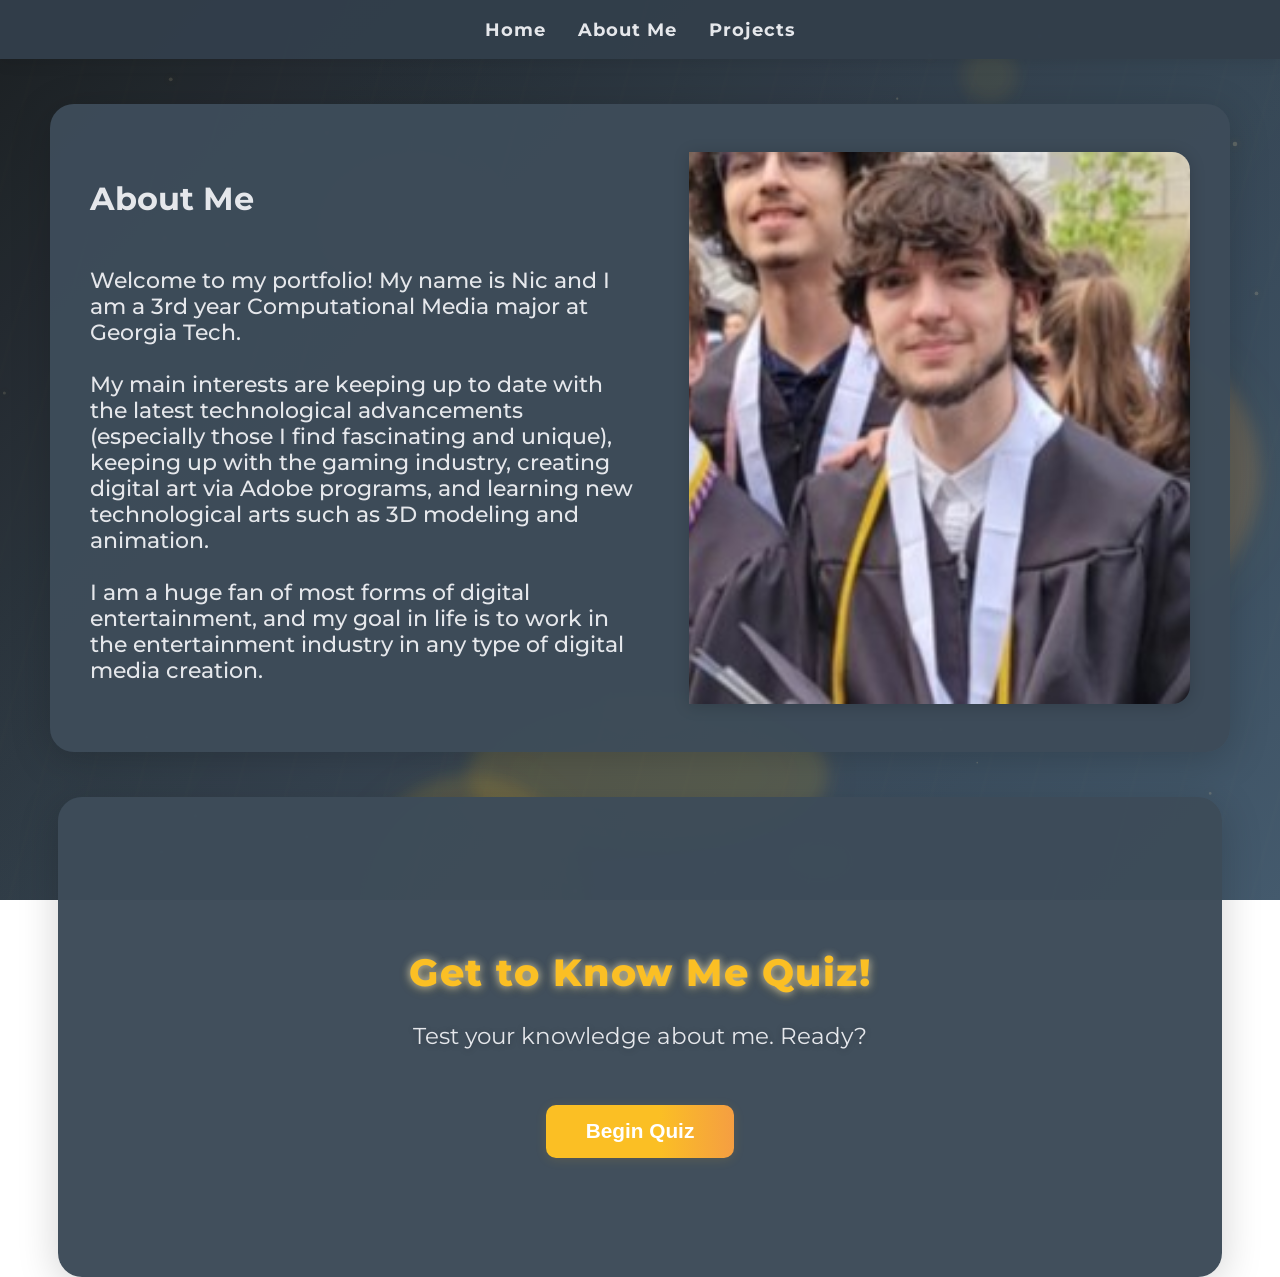
==== commit e32dcaa7: "Add new profile images and implement a quiz section with styling; enhance About section layout" ====
--- a/about.html
+++ b/about.html
@@ -25,6 +25,8 @@
         <svg class="bg-shape shapeI" width="60" height="60"><circle cx="30" cy="30" r="28" fill="#fbbf241a"/></svg>
         <svg class="bg-shape shapeJ" width="100" height="100"><ellipse cx="50" cy="50" rx="45" ry="30" fill="#f59e4222"/></svg>
     </div>
+    <div id="models-bg-current"></div>
+    <div id="models-bg-next"></div>
     <header>
         <nav>
             <a href="index.html">Home</a>
@@ -46,6 +48,27 @@
                 <img src="Images/profilpic.jpg" alt="Profile 1" class="about-fade-img visible">
                 <img src="Images/profile2.jpg" alt="Profile 2" class="about-fade-img">
                 <img src="Images/profile3.jpg" alt="Profile 3" class="about-fade-img">
+                <img src="Images/profile4.jpg" alt="Profile 4" class="about-fade-img">
+            </div>
+        </section>
+        <section class="about-quiz-card fade-in">
+            <div class="quiz-content" id="quiz-content">
+                <div class="quiz-intro">
+                    <h2>Get to Know Me Quiz!</h2>
+                    <p>Test your knowledge about me. Ready?</p>
+                    <button id="quiz-begin-btn">Begin Quiz</button>
+                </div>
+                <!-- Quiz questions and results will be injected here by JS -->
+            </div>
+            <div class="quiz-timer" id="quiz-timer" style="display:none;">
+                <div class="timer-svg-wrap" style="position: relative; width: 60px; height: 60px;">
+                    <svg width="60" height="60">
+                        <circle cx="30" cy="30" r="26" stroke="#fbbf24" stroke-width="6" fill="none" />
+                        <circle id="timer-circle" cx="30" cy="30" r="26" stroke="#e5e7eb" stroke-width="6" fill="none"
+                            stroke-dasharray="163.36" stroke-dashoffset="0" />
+                    </svg>
+                    <span id="timer-seconds"></span>
+                </div>
             </div>
         </section>
     </main>
--- a/styles.css
+++ b/styles.css
@@ -685,7 +685,7 @@
 /* About Section Styles */
 .about-main-card {
     display: flex;
-    align-items: center;
+    align-items: stretch;
     justify-content: center;
     max-width: 1100px;
     margin: 5vh auto;
@@ -693,43 +693,41 @@
     border-radius: 24px;
     box-shadow: 0 8px 40px rgba(0,0,0,0.18);
     padding: 3rem 2.5rem;
-    min-height: 60vh;
+    min-height: 400px;      /* Ensures card is always tall enough */
     gap: 3rem;
     z-index: 2;
     position: relative;
 }
 
 .about-text {
-    flex: 1.2;
+    flex: 1.1;
     color: #e5e7eb;
     font-size: 1.35rem;
     font-weight: 500;
-}
-
-.about-text h1 {
-    color: #fbbf24;
-    font-size: 2.8rem;
-    margin-bottom: 1.2rem;
+    display: flex;
+    flex-direction: column;
+    justify-content: center;
 }
 
 .about-image-fader {
     flex: 1;
     display: flex;
-    align-items: center;
-    justify-content: center;
-    position: relative;
-    min-width: 260px;
-    min-height: 260px;
-    height: 320px;
+    align-items: stretch;
+    justify-content: center;
+    position: relative;
+    min-width: 320px;
+    min-height: 320px;      /* Ensures image is always visible */
+    /* Remove height: 100%; */
 }
 
 .about-fade-img {
     position: absolute;
-    width: 260px;
-    height: 260px;
+    top: 0; left: 0;
+    width: 100%;
+    height: 100%;
     object-fit: cover;
-    border-radius: 50%;
-    border: 4px solid #fbbf24;
+    border-radius: 0 18px 18px 0;
+    border: none;
     box-shadow: 0 2px 16px rgba(0,0,0,0.18);
     opacity: 0;
     transition: opacity 1s;
@@ -739,3 +737,184 @@
     opacity: 1;
     z-index: 2;
 }
+
+/* Quiz Section Styles */
+.about-quiz-card {
+    display: flex;
+    flex-direction: column;
+    align-items: center;
+    justify-content: center;
+    max-width: 1100px;
+    margin: 3vh auto 5vh auto;
+    background: rgba(62, 76, 89, 0.98);
+    border-radius: 24px;
+    box-shadow: 0 8px 40px rgba(0,0,0,0.18);
+    padding: 2.5rem 2rem;
+    min-height: 400px;
+    position: relative;
+    z-index: 2;
+}
+
+.quiz-content {
+    width: 100%;
+    text-align: center;
+}
+
+.quiz-content h2,
+.quiz-content h3 {
+    font-size: 2.4rem;
+    color: #fbbf24;
+    font-weight: 800;
+    margin-bottom: 1.2rem;
+    letter-spacing: 1.5px;
+    text-shadow: 0 2px 12px #fbbf2444, 0 0 8px #fffbe6aa;
+}
+
+.quiz-content p {
+    font-size: 1.45rem;
+    color: #e5e7eb;
+    margin-bottom: 2rem;
+    line-height: 1.5;
+    text-shadow: 0 1px 6px #161b2240;
+}
+
+.quiz-question {
+    animation: fadeInUp 0.7s cubic-bezier(.77,0,.18,1);
+}
+
+.quiz-answer, .quiz-results, .quiz-intro {
+    animation: fadeInUp 0.7s cubic-bezier(.77,0,.18,1);
+}
+
+@keyframes fadeInUp {
+    from { opacity: 0; transform: translateY(40px);}
+    to   { opacity: 1; transform: translateY(0);}
+}
+
+.quiz-choices {
+    display: grid;
+    grid-template-columns: 1fr 1fr;
+    gap: 1.2rem 2.2rem;
+    margin-bottom: 2.2rem;
+    align-items: center;
+    justify-items: center;
+}
+
+.quiz-choice {
+    font-size: 1.25rem;
+    font-weight: 700;
+    color: #fbbf24;
+    background: rgba(50,63,75,0.95);
+    border: 2px solid #fbbf24;
+    border-radius: 12px;
+    padding: 1rem 2.5rem;
+    cursor: pointer;
+    transition: background 0.2s, color 0.2s, border 0.2s, transform 0.18s;
+    box-shadow: 0 2px 12px rgba(251,191,36,0.10);
+    outline: none;
+}
+
+.quiz-choice.selected,
+.quiz-choice:focus {
+    background: linear-gradient(90deg, #fbbf24 60%, #f59e42 100%);
+    color: #222;
+    border: 2px solid #fff;
+    transform: scale(1.04);
+}
+
+.quiz-choice:hover:not(.selected) {
+    background: rgba(251,191,36,0.13);
+    color: #fff;
+    border: 2px solid #fbbf24;
+}
+
+#quiz-confirm-btn,
+#quiz-next-btn,
+#quiz-retry-btn,
+#quiz-begin-btn {
+    font-size: 1.3rem;
+    font-weight: 700;
+    color: #fff;
+    background: linear-gradient(90deg, #fbbf24 60%, #f59e42 100%);
+    border: none;
+    border-radius: 10px;
+    padding: 0.9rem 2.5rem;
+    margin-top: 1.2rem;
+    cursor: pointer;
+    box-shadow: 0 2px 12px rgba(251,191,36,0.12);
+    transition: background 0.3s, transform 0.18s;
+}
+
+#quiz-confirm-btn:disabled {
+    background: #b8b8b8;
+    color: #fff;
+    cursor: not-allowed;
+    opacity: 0.7;
+}
+
+#quiz-confirm-btn:not(:disabled):hover,
+#quiz-next-btn:hover,
+#quiz-retry-btn:hover,
+#quiz-begin-btn:hover {
+    background: linear-gradient(90deg, #f59e42 60%, #fbbf24 100%);
+    transform: scale(1.06);
+}
+
+.quiz-answer h3 {
+    font-size: 2.2rem;
+    margin-bottom: 0.7rem;
+    color: #fff;
+    text-shadow: 0 2px 12px #fbbf2444;
+}
+
+.quiz-results h2 {
+    font-size: 2.5rem;
+    color: #fbbf24;
+    margin-bottom: 1.2rem;
+    text-shadow: 0 2px 12px #fbbf2444;
+}
+
+.quiz-results p {
+    font-size: 1.5rem;
+    color: #e5e7eb;
+    margin-bottom: 2rem;
+}
+
+/* Timer in top right of quiz panel */
+.quiz-timer {
+    position: absolute;
+    top: 2rem;
+    right: 2rem;
+    display: flex;
+    flex-direction: column;
+    align-items: center;
+    z-index: 3;
+}
+
+.timer-svg-wrap {
+    position: relative;
+    width: 60px;
+    height: 60px;
+}
+
+#timer-seconds {
+    position: absolute;
+    top: 50%;
+    left: 50%;
+    transform: translate(-43%, -50%);
+    font-size: 2rem;
+    color: #fbbf24;
+    font-weight: bold;
+    pointer-events: none;
+    text-shadow: 0 2px 8px #222, 0 0 6px #fffbe6aa;
+    letter-spacing: 1px;
+    user-select: none;
+}
+
+/* Fade out animation for transitions */
+.fade-out {
+    animation: fadeOutDown 0.5s cubic-bezier(.77,0,.18,1) forwards;
+}
+@keyframes fadeOutDown {
+    to { opacity: 0; transform: translateY(40px);}
+}
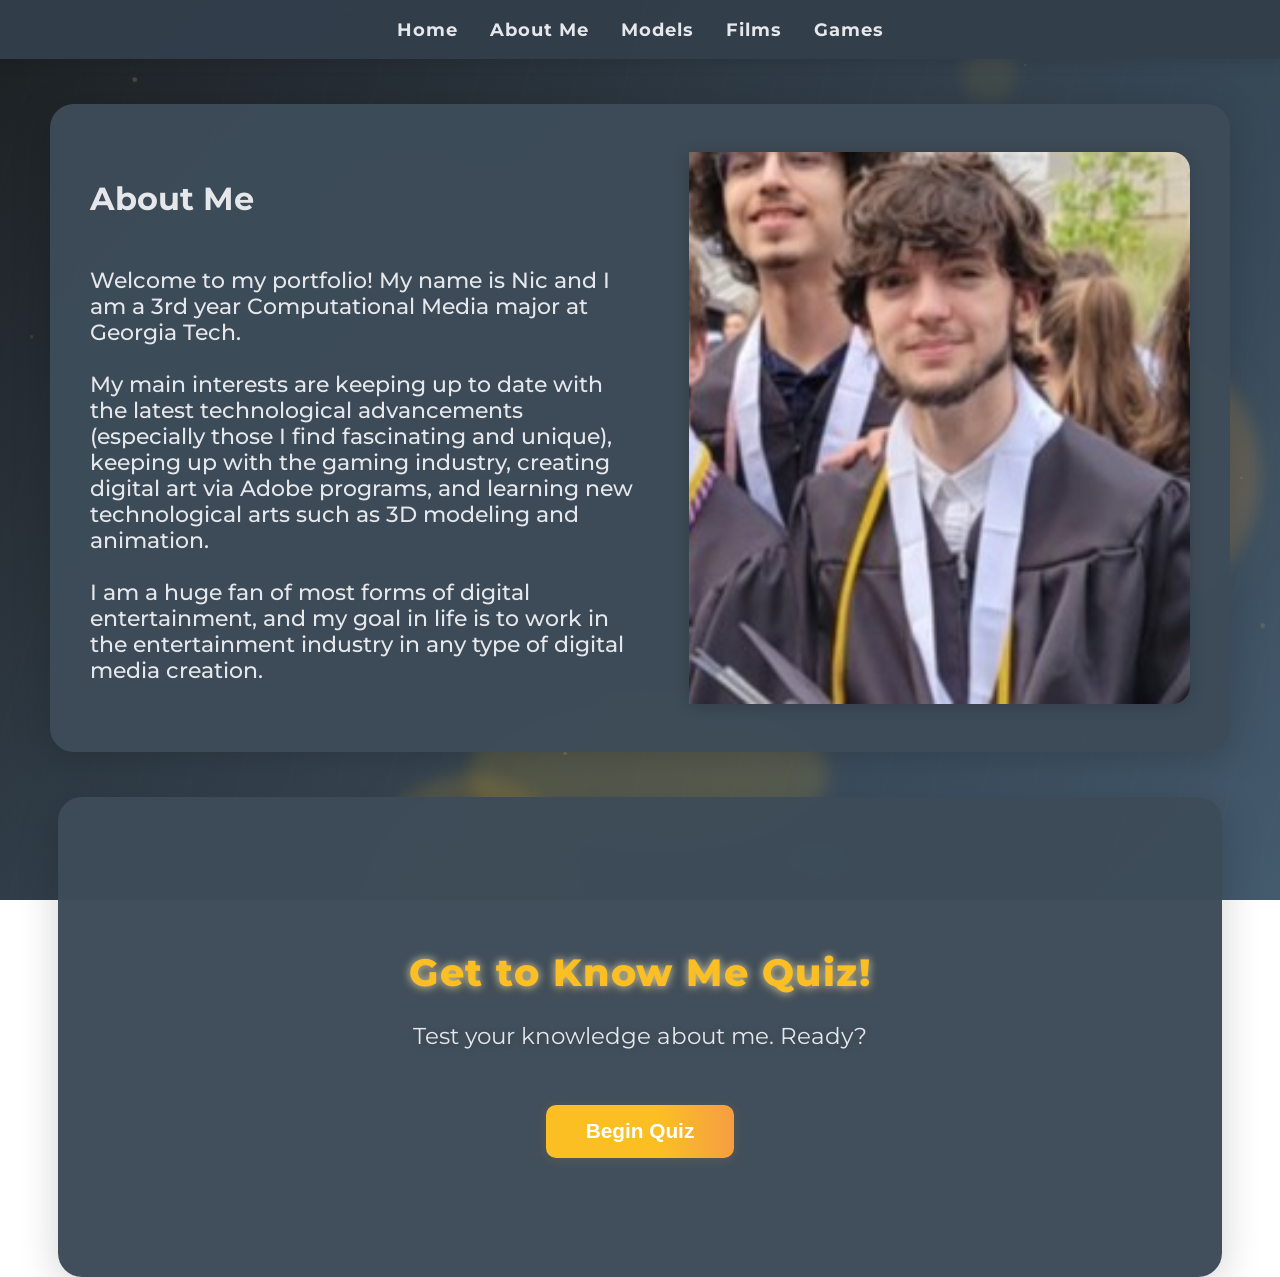
==== commit 10ce25de: "Update navigation links and enhance media sections across multiple pages; add new media items and im" ====
--- a/about.html
+++ b/about.html
@@ -31,7 +31,9 @@
         <nav>
             <a href="index.html">Home</a>
             <a href="about.html">About Me</a>
-            <a href="projects.html">Projects</a>
+            <a href="models.html">Models</a>
+            <a href="films.html">Films</a>
+            <a href="games.html">Games</a>
         </nav>
     </header>
     <main>
--- a/styles.css
+++ b/styles.css
@@ -471,32 +471,20 @@
     box-sizing: border-box;
 }
 
-.media-visual {
-    display: flex;
-    flex-direction: column;
-    align-items: center;
-    justify-content: center;
+.media-desc {
     width: 100%;
-    margin-bottom: 1.5rem;
-}
-
-.media-visual model-viewer {
-    width: 100%;
-    max-width: 700px;
-    height: 480px;
-    border-radius: 18px;
-    background: #222;
-    box-shadow: 0 2px 24px rgba(0,0,0,0.18);
-}
-
-@media (max-width: 900px) {
-    .media-list {
-        grid-template-columns: 1fr;
-    }
-    .media-visual model-viewer {
-        max-width: 98vw;
-        height: 320px;
-    }
+    text-align: left;
+    margin-top: 0.5rem;
+    padding-left: 0.5rem;
+    padding-right: 0.5rem;
+    box-sizing: border-box;
+}
+
+.media-desc h2,
+.media-desc p {
+    text-align: left;
+    margin-left: 0;
+    margin-right: 0;
 }
 
 /* I Know Section */
@@ -918,3 +906,125 @@
 @keyframes fadeOutDown {
     to { opacity: 0; transform: translateY(40px);}
 }
+
+/* Responsive adjustments for mobile devices */
+@media (max-width: 900px) {
+    .about-main-card,
+    .about-quiz-card {
+        flex-direction: column;
+        padding: 1.2rem 0.5rem;
+        min-height: unset;
+        max-width: 98vw;
+        gap: 1.2rem;
+    }
+    .about-image-fader {
+        min-width: 100%;
+        min-height: 180px;
+        height: 220px;
+        border-radius: 0 0 18px 18px;
+    }
+    .about-fade-img {
+        border-radius: 0 0 18px 18px;
+    }
+    .about-text {
+        font-size: 1.1rem;
+        padding: 0.5rem 0.5rem;
+    }
+    .quiz-content h2,
+    .quiz-content h3 {
+        font-size: 1.5rem;
+    }
+    .quiz-content p {
+        font-size: 1.1rem;
+    }
+    .quiz-choices {
+        grid-template-columns: 1fr;
+        gap: 1rem;
+    }
+    .quiz-timer {
+        top: 1rem;
+        right: 1rem;
+        transform: scale(0.85);
+    }
+}
+
+@media (max-width: 600px) {
+    nav {
+        flex-direction: column;
+        gap: 1rem;
+    }
+    .about-main-card,
+    .about-quiz-card {
+        padding: 0.5rem 0.1rem;
+        border-radius: 12px;
+    }
+    .timer-svg-wrap {
+        width: 40px;
+        height: 40px;
+    }
+    #timer-seconds {
+        font-size: 1.1rem;
+    }
+}
+
+
+
+
+
+
+
+
+.films-page main,
+.films-page header,
+.films-page .media-list,
+.films-page .media-item {
+    position: relative;
+    z-index: 2;
+}
+
+/* Ensure content stays above backgrounds on models and games pages */
+.models-page main,
+.models-page header,
+.models-page .media-list,
+.models-page .media-item,
+.games-page main,
+.games-page header,
+.games-page .media-list,
+.games-page .media-item {
+    position: relative;
+    z-index: 2;
+}
+
+
+.media-item > .media-visual {
+    width: 100%;
+    display: flex;
+    justify-content: center;
+}
+
+.films-page .media-visual iframe,
+.films-page .media-visual video,
+.films-page .media-visual img,
+.films-page .media-visual .video-thumbnail {
+    width: 100%;
+    max-width: 100%;
+    aspect-ratio: 16 / 9;
+    height: auto;
+    border-radius: 18px;
+    background: #222;
+    box-shadow: 0 2px 24px rgba(0,0,0,0.18);
+    display: block;
+    margin: 0 auto 1.5rem auto;
+    object-fit: cover;
+    transition: box-shadow 0.3s;
+}
+
+@media (max-width: 600px) {
+    .films-page .media-visual iframe,
+    .films-page .media-visual video,
+    .films-page .media-visual img,
+    .films-page .media-visual .video-thumbnail {
+        max-width: 100vw;
+        height: auto;
+    }
+}
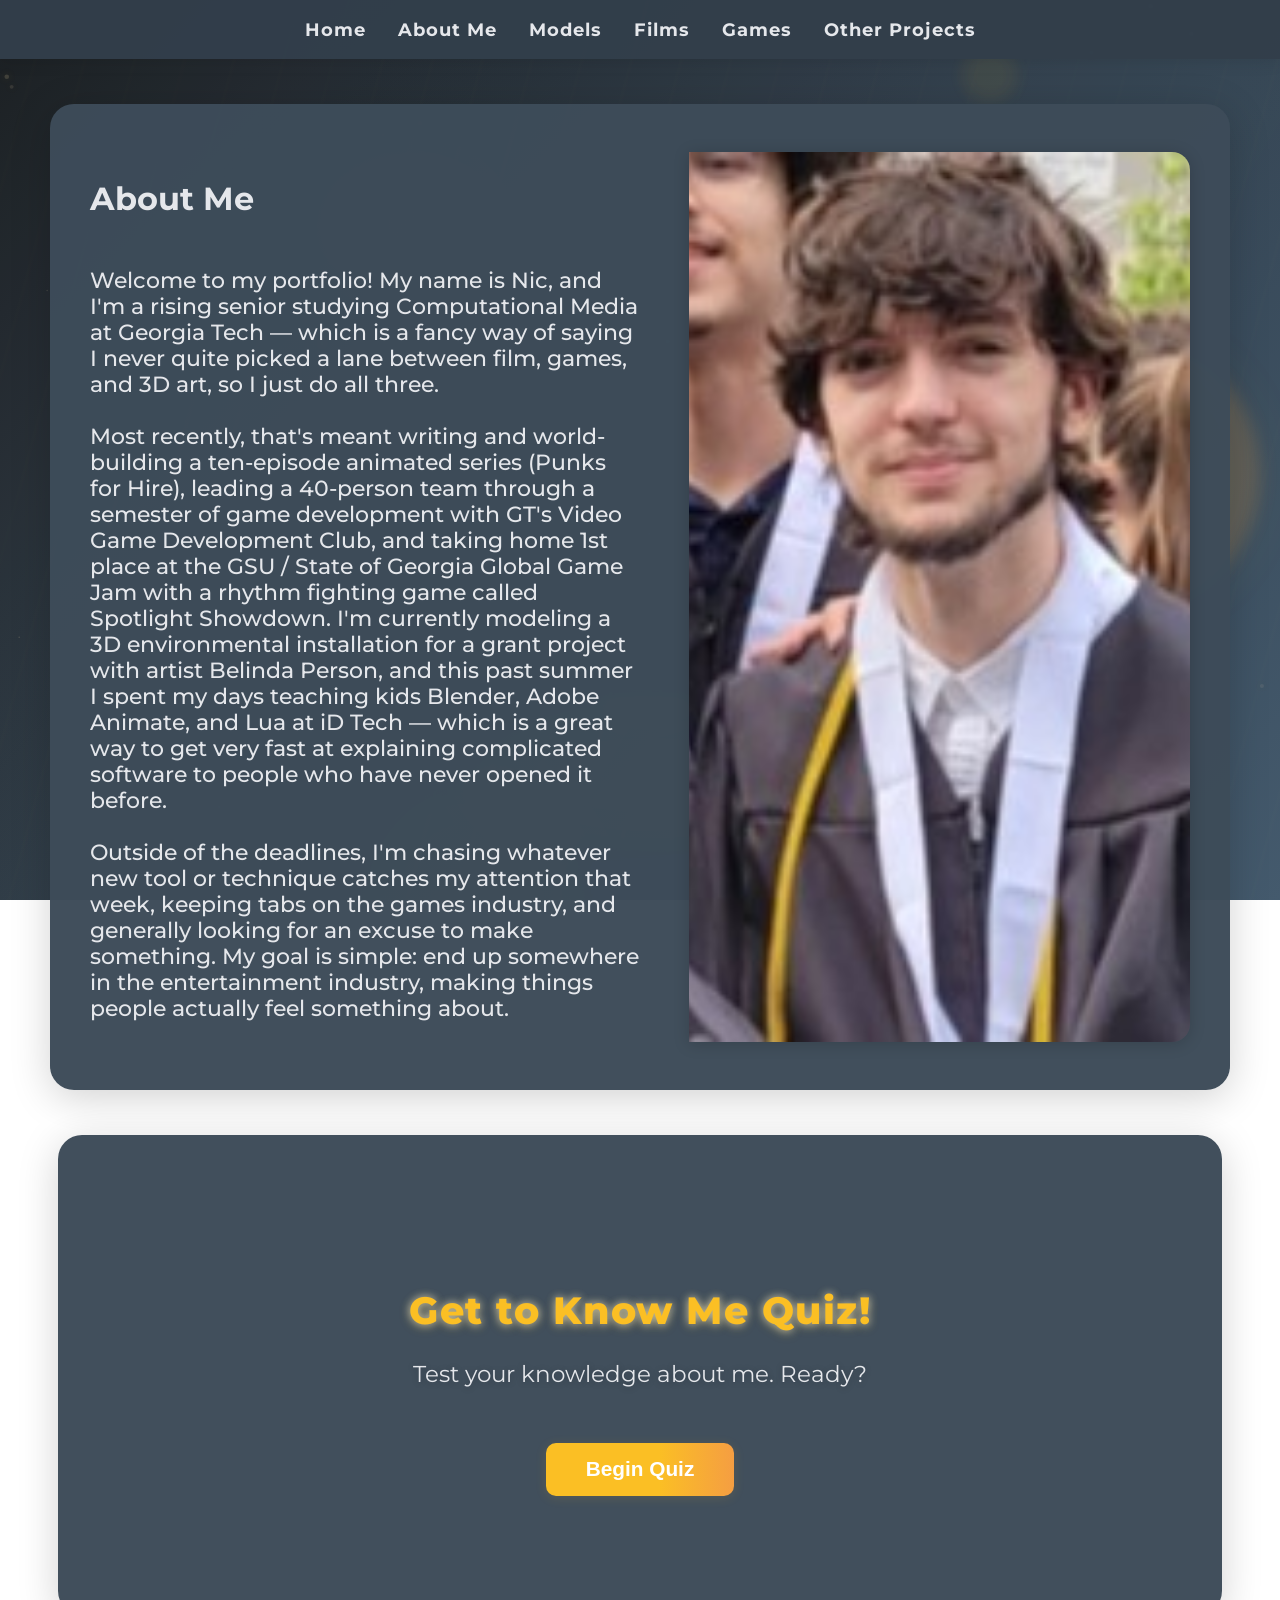
==== commit 3d8e838f: "changes" ====
--- a/about.html
+++ b/about.html
@@ -34,6 +34,7 @@
             <a href="models.html">Models</a>
             <a href="films.html">Films</a>
             <a href="games.html">Games</a>
+            <a href="other-projects.html">Other Projects</a>
         </nav>
     </header>
     <main>
@@ -41,9 +42,9 @@
             <div class="about-text">
                 <h1>About Me</h1>
                 <p>
-                    Welcome to my portfolio! My name is Nic and I am a 3rd year Computational Media major at Georgia Tech.<br><br>
-                    My main interests are keeping up to date with the latest technological advancements (especially those I find fascinating and unique), keeping up with the gaming industry, creating digital art via Adobe programs, and learning new technological arts such as 3D modeling and animation.<br><br>
-                    I am a huge fan of most forms of digital entertainment, and my goal in life is to work in the entertainment industry in any type of digital media creation.
+                    Welcome to my portfolio! My name is Nic, and I'm a rising senior studying Computational Media at Georgia Tech &mdash; which is a fancy way of saying I never quite picked a lane between film, games, and 3D art, so I just do all three.<br><br>
+                    Most recently, that's meant writing and world-building a ten-episode animated series (Punks for Hire), leading a 40-person team through a semester of game development with GT's Video Game Development Club, and taking home 1st place at the GSU / State of Georgia Global Game Jam with a rhythm fighting game called Spotlight Showdown. I'm currently modeling a 3D environmental installation for a grant project with artist Belinda Person, and this past summer I spent my days teaching kids Blender, Adobe Animate, and Lua at iD Tech &mdash; which is a great way to get very fast at explaining complicated software to people who have never opened it before.<br><br>
+                    Outside of the deadlines, I'm chasing whatever new tool or technique catches my attention that week, keeping tabs on the games industry, and generally looking for an excuse to make something. My goal is simple: end up somewhere in the entertainment industry, making things people actually feel something about.
                 </p>
             </div>
             <div class="about-image-fader">
@@ -75,4 +76,4 @@
         </section>
     </main>
 </body>
-</html>
+</html>
--- a/styles.css
+++ b/styles.css
@@ -967,13 +967,6 @@
     }
 }
 
-
-
-
-
-
-
-
 .films-page main,
 .films-page header,
 .films-page .media-list,
@@ -1019,6 +1012,23 @@
     transition: box-shadow 0.3s;
 }
 
+.models-page .media-visual model-viewer,
+.models-page .media-visual img,
+.models-page .media-visual video,
+.models-page .media-visual .model-thumbnail {
+    width: 100%;
+    max-width: 700px;   /* or your preferred value */
+    aspect-ratio: 1 / 1; /* or adjust for your models */
+    height: auto;
+    border-radius: 18px;
+    background: #222;
+    box-shadow: 0 2px 24px rgba(0,0,0,0.18);
+    display: block;
+    margin: 0 auto 1.5rem auto;
+    object-fit: cover;
+    transition: box-shadow 0.3s;
+}
+
 @media (max-width: 600px) {
     .films-page .media-visual iframe,
     .films-page .media-visual video,
@@ -1027,4 +1037,111 @@
         max-width: 100vw;
         height: auto;
     }
+}
+
+/* Games page: main game image styles */
+.games-page .game-thumb-link {
+    display: block;
+    width: 100%;
+    max-width: 480px;
+    margin: 0 auto;
+    border-radius: 22px;
+    overflow: hidden;
+    box-shadow: 0 4px 32px rgba(251,191,36,0.13), 0 2px 16px rgba(0,0,0,0.18);
+    border: 4px solid #fbbf24;
+    transition: box-shadow 0.3s, border-color 0.3s, transform 0.25s;
+}
+
+.games-page .game-thumb {
+    width: 100%;
+    display: block;
+    border-radius: 18px;
+    transition: transform 0.25s, filter 0.25s;
+    filter: brightness(0.98) saturate(1.1);
+}
+
+.games-page .game-thumb-link:hover,
+.games-page .game-thumb-link:focus {
+    box-shadow: 0 0 32px 8px #fbbf24cc, 0 4px 32px rgba(251,191,36,0.18);
+    border-color: #fffbe6;
+    transform: scale(1.045);
+}
+
+.games-page .game-thumb-link:hover .game-thumb,
+.games-page .game-thumb-link:focus .game-thumb {
+    transform: scale(1.06);
+    filter: brightness(1.08) saturate(1.25) drop-shadow(0 0 16px #fbbf2477);
+}
+
+.games-page .game-screens-row {
+    display: flex;
+    gap: 1rem;
+    margin-top: 1.2rem;
+    justify-content: center;   /* Center the screenshots horizontally */
+    align-items: center;
+    min-height: 160px;
+}
+
+.games-page .game-screen-thumb {
+    width: 90px;
+    height: 90px;
+    object-fit: cover;
+    border-radius: 10px;
+    border: 2px solid #fbbf24;
+    box-shadow: 0 2px 8px rgba(251,191,36,0.10);
+    transition: width 0.5s cubic-bezier(.77,0,.18,1), 
+                height 0.5s cubic-bezier(.77,0,.18,1), 
+                box-shadow 0.4s cubic-bezier(.77,0,.18,1), 
+                border-color 0.4s cubic-bezier(.77,0,.18,1), 
+                filter 0.4s cubic-bezier(.77,0,.18,1);
+    cursor: pointer;
+    filter: brightness(0.92) grayscale(0.2);
+}
+
+.games-page .game-screen-thumb.active,
+.games-page .game-screen-thumb:hover,
+.games-page .game-screen-thumb:focus {
+    width: 150px;
+    height: 150px;
+    box-shadow: 0 0 16px 4px #fbbf24cc, 0 2px 12px rgba(251,191,36,0.18);
+    border-color: #fffbe6;
+    z-index: 2;
+    filter: brightness(1.08) saturate(1.2);
+}
+
+.games-page main {
+    padding-bottom: 4rem;
+}
+
+.models-page main {
+    padding-bottom: 4rem;
+}
+
+.films-page main {
+    padding-bottom: 4rem;
+}
+
+.home-page main {
+    padding-bottom: 4rem;
+}
+
+/* Other Projects page */
+.other-project-block {
+    max-width: 1400px;
+    width: 95vw;
+    margin: 0 auto 4rem auto;
+}
+
+.subsection-title {
+    color: #fbbf24;
+    font-size: 2rem;
+    letter-spacing: 0.5px;
+    margin-bottom: 0.75rem;
+}
+
+.subsection-intro {
+    color: #e5e7eb;
+    max-width: 900px;
+    line-height: 1.6;
+    margin-bottom: 2rem;
 }
